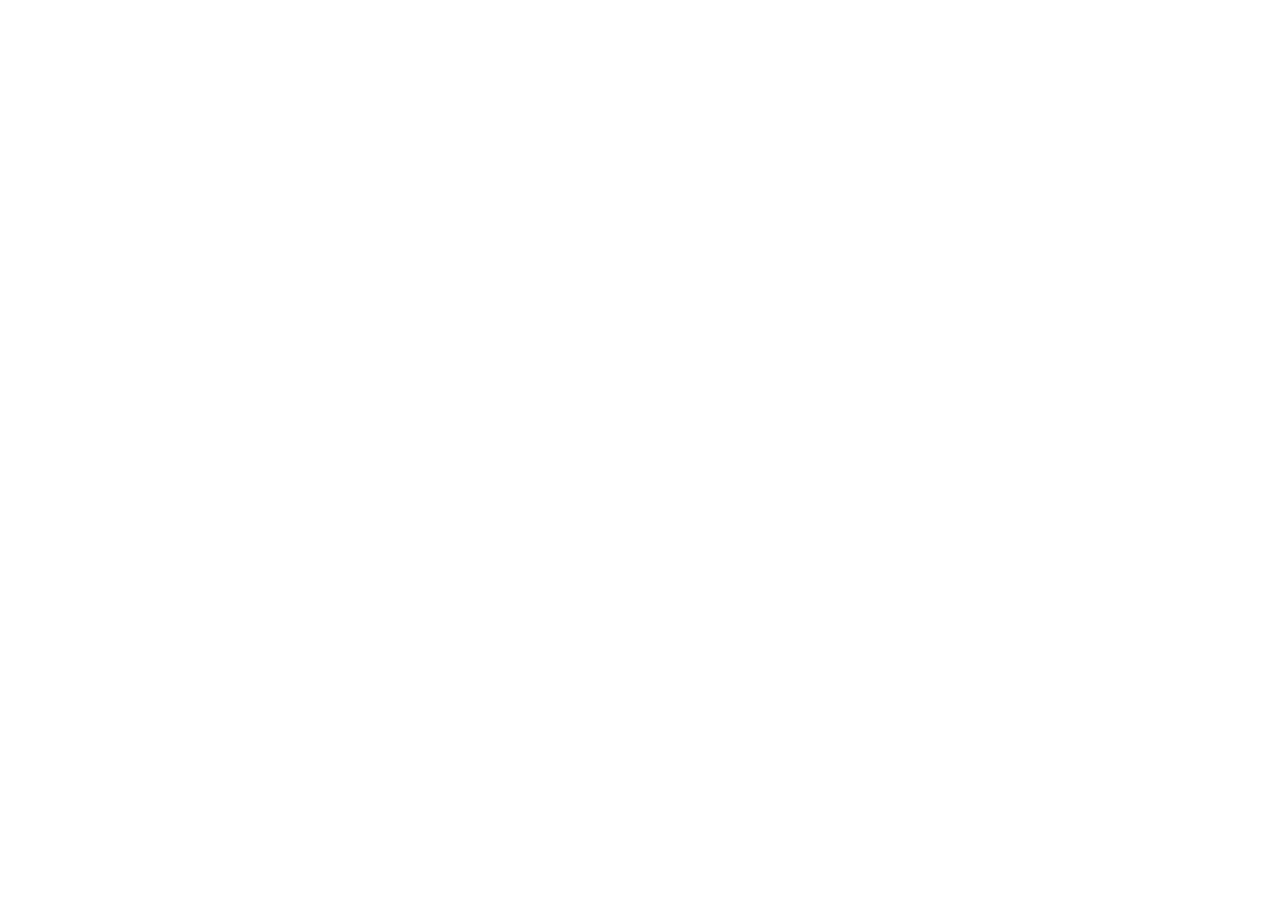
==== static/about.html @ 090b908b "contact and feedback page added" ====
<!DOCTYPE html>
<html lang="en">
<head>
    <meta charset="UTF-8">
    <meta name="viewport" content="width=device-width, initial-scale=1.0">
    <title>Document</title>
    
    <link
      href="https://cdn.jsdelivr.net/npm/bootstrap@5.3.8/dist/css/bootstrap.min.css"
      rel="stylesheet"
      integrity="sha384-sRIl4kxILFvY47J16cr9ZwB07vP4J8+LH7qKQnuqkuIAvNWLzeN8tE5YBujZqJLB"
      crossorigin="anonymous"
    />
    <link
      rel="stylesheet"
      href="https://cdn.jsdelivr.net/npm/bootstrap-icons@1.13.1/font/bootstrap-icons.min.css"
    />
    <link rel="stylesheet" href="/css/style.css" />
</head>
<body>
    
</body>
</html>
---- css/style.css ----
:root {
  --color-primary: #c2410c; /* Brand orange-red */
  --color-primary-content: #ffffff; /* Text on primary background */
  --color-secondary: #6b7280; /* Muted gray text */
  --color-neutral: #3f3f46; /* Dark sections (footer, bars) */
  --color-neutral-content: #f4f4f5; /* Text on dark backgrounds */
  --color-base-100: #fff8f1; /* Warm white page background */
  --color-base-200: #f5ede5; /* Slightly darker warm white */
  --color-base-300: #e7d9c9; /* Borders and dividers */
  --color-base-content: #2d1b10; /* Default dark text */
  --color-error: #ef4444; /* Red for error states */
  --color-success: #22c55e; /* Green for success states */

}

* {
  margin: 0%;
  padding: 0%;
  box-sizing: border-box;
}

body {
  height: auto;
  width: 100%;
}
header {
  background-color: var(--color-primary);
  height: 64px;
}
#headerLogin:hover {
  border: 1px solid white;
}
#headerRegister:hover {
  border: 1px solid white;
  background-color: var(--color-primary);
  color: white !important;
}




footer {
  /* padding: 10%; */
  background-color: var(--color-neutral);
  height: fit-content;
}
#footerContainer {
  height: auto;
  width: 85%;
  display: flex;
  flex-direction: column;
  justify-content: space-between;
  align-items: center;
  margin-left: 7%;
  /* padding-left: 2vw; */
}
#logoCircle {
  width: 60%;
}
.hero {
  position: relative;
}
.hero img {
  height: 617px;
  width: 100%;
}
#signup{
  height: 45px;
  padding: 4px;
  width: 120px;
  font-weight: bold;
  background-color: var(--color-primary);
  border: none;
  border-radius: 10px;

  /* display: flex; */
}
#signup:hover{
  background-color: #b13d10;
}
#orderNow{
  height: 45px;
  width: 140px;
  font-weight:600;
  border-radius: 10px;
  background-color: var(--color-base-100);
}
#orderNow:hover{
  background-color: var(--color-base-200);

}
.searchBox{
  width: 60vw;
  height: 7vh;
  bottom:20% ;
  align-items: center;
  justify-content: center;
  display: flex;
  left: 20%;
  padding-left: 10px;
  background-color: var(--color-base-200);
}
.searchBox input{
  background-color: var(--color-base-200);
  border: none;
}
/* .searchBox input:hover{
  background-color: var(--color-base-200);

} */
 .searchBox input::placeholder{
  color:#e89372;
 }
#hero-center {
  font-size: 49px;
  font-weight: bold;
}
#loginMain img {
  height: 660px;
  width: 100%;
}

#register_form,#feedback_form {
  height: auto;
  width: 30%;
}
/* height: 490px; */
/* height: 490px; */
#login_form,#contactUs_form {
  height: fit-content;
  width: 30%;
  /* top: 50%; */
}
#Loginbtn {
  background-color: #c2410c;
  border: none;
  padding: 3%;
}
#Registerbtn {
  background-color: #c2410c;
  border: none;
  padding: 3%;
}
#featuredrestaurants{
  /* background-color: #fff; */
  /* background: #FD5B2D; */
background: linear-gradient(179deg, rgb(192, 57, 20) 0%, rgba(241, 163, 142, 0.73) 66%, rgba(251, 232, 227, 0.1) 96%);
}
.restaurantCards{
  background-color: #fff;
  width: 31%;
  height: 430px;
  border-radius: 10px;
  padding: 0;
  transition: transform 0.3s ease;
  
}

 #text{
  font-size: 14px;
 }
.restaurantCards img,.restaurantCards2 img{
  border-radius: 10px 10px 0px 0px;
  object-fit: cover;
  width: 100%;
  height:45%;
}


.foodType{
  background-color: var(--color-base-300);
  font-size: 12px;
  padding: 4px;
  border-radius: 5px;
  padding-inline: 10px;

}
#exploreBtn{
  background-color: var(--color-primary);
  border: none;
  color: var(--color-base-100);
  padding: 10px;
  /* padding-bottom: ; */
  margin-bottom: 10px;
}
#exploreBtn:hover,#exploreBtnm:hover{
  opacity: 80%;
}
.restaurantCards:hover{
  transform: scale(1.05);
}
#cravingCustomers{
  background-color: #FFF8F1;
  padding: 5%;
}
#custmorsCardContainer{
  width: 80%;
}
.cravingCustomerCards{
  height: 230px;
  width: 23%;
  background-color: #fff;
  border-radius: 10px;
  display: flex;
  flex-direction: column;
  align-items: center;
  padding: 25px;
  box-shadow:  0 2px 8px rgba(0,0,0,0.1);
  transition: all 0.3s ease;
  line-height: 2;

}
.cravingCustomerCards:hover{
  box-shadow: 0 3px 30px rgba(0,0,0,0.15);
}
#c1,#c3{
  color: var(--color-primary);
  font-size: 45px;
  font-weight: 700;
}
#c2,#c4{
  color: #D9468F;
  font-size: 45px;
  font-weight: 700;
}
.card-text{
  line-height: 1.5;
  text-align: center;
}
.reviewCards{
  width: 33%;
  background-color: #FFF8F1;
  padding: 30px;
  border-radius: 10px;
  box-shadow:  0 2px 8px rgba(0,0,0,0.1);
  transition: all 0.3s ease;
}
.ratingStar{
  color: #FDC700;
  font-size: large;
  display: flex;
  gap: 10px;
}
.profile{
  height: 50px;
  width: 50px;
  border-radius: 50px;
  background-color: var(--color-primary);
  color: white;
  font-weight: 750;
  display: flex;
  align-items: center;
  justify-content: center;
}
.buyer{
  line-height: 0.5;
  padding-top: 15px;
}
.reviewCards:hover{
  box-shadow: 0 3px 12px rgba(0,0,0,0.15);
}
#sp{
  background-color: #D9468F;
}
#customerReview{
  padding: 4%;
}
#partner{
  background-color: var(--color-primary);
  padding: 5%;
}
#partner button{
  color: var(--color-primary);
  font-weight: 500;
  padding: 10px;
  width: 13%;
  height: 50px;
}
.order-now{
  background-color: #F5EDE5;
  padding:8px ;
}
.searchTab{
  height: 13vh;
  width: 98vw;
  background-color: #FFF8F1;
  /* margin: 8px; */
  border-radius: 10px;
  display: flex;
  align-items: center;
  justify-content: center;
  box-shadow: 0 4px 7px rgba(0, 0, 0, 0.1);
}
.searchbar{
  border-radius: 8px ;
  width: 80vw;
  height:7vh;
  border: 1px solid #c2410c;
  color: #c2410c;
  background-color: #FFF8F1;
}
.searchbar::placeholder{
  color: #E19C7E;
  padding-left: 40px;

}
.searchbar:active{
  border: 1px solid #c2410c;

}
.restaurantCards2{
  background-color: #fff;
  width: 32%;
  height: 430px;
  border-radius: 10px;
  padding: 0;
  transition: transform 0.3s ease;
}
.restaurantCards2:hover{
    box-shadow: 0 4px 20px rgba(0, 0, 0, 0.1);

}
.allRestaurantsContainer{
  width: 80vw;
  padding-bottom:50px ;
}
.starRating{
  height: 25px;
  width: 60px;
  background-color: var(--color-primary);
  position: absolute;
  right: 3%;
  top: 3%;
  display:flex;
  align-items: center;
  justify-content: center;
  gap:4px;
  border-radius: 15px;
  color: #fff;
}
.restImg{
  width: 13vw;
  height: 23vh;
  border-radius: 10px;
}
.restaurantDetailsContainer{
  background-color: #F5EDE5;
}
.restaurant{
    box-shadow: 0 4px 20px rgba(0, 0, 0, 0.1);
  padding-left: 8%;
  padding-top: 1%;
  padding-bottom: 1%;
  background-color: #FFF8F1;

}
.location{
  line-height: 0.7;
}
.menuContainer{
  background-color: #F5EDE5;
  padding-bottom: 90px;
  
}
.menu{
  width: 70vw;
  padding-top:2%;
}
.dishCards{
  height: 20vh;
  background-color: var(--color-base-100);
  border-radius: 10px;
  box-shadow: 0 4px 20px rgba(0, 0, 0, 0.1);
  transition: all 0.3s ease;
}
.dishCards:hover{
  box-shadow: 0 4px 20px rgba(0, 0, 0, 0.2);

}
.foodImages{
  width:7.5vw;
  border-radius: 10px;
}
.foodCategory{
  font-size: 13px;
}
.price{
  color: var(--color-primary);
  font-size: 20px;
}
.Add{
  background-color: var(--color-primary);

}
.Add:hover{
  background-color: #b13d10;

}
#exploreBtnm{
  background-color: var(--color-primary);
  border: none;
  color: var(--color-base-100);
  padding: 10px;
  margin-top: 20px;
}
.formheader{
  color: var(--color-primary);
}
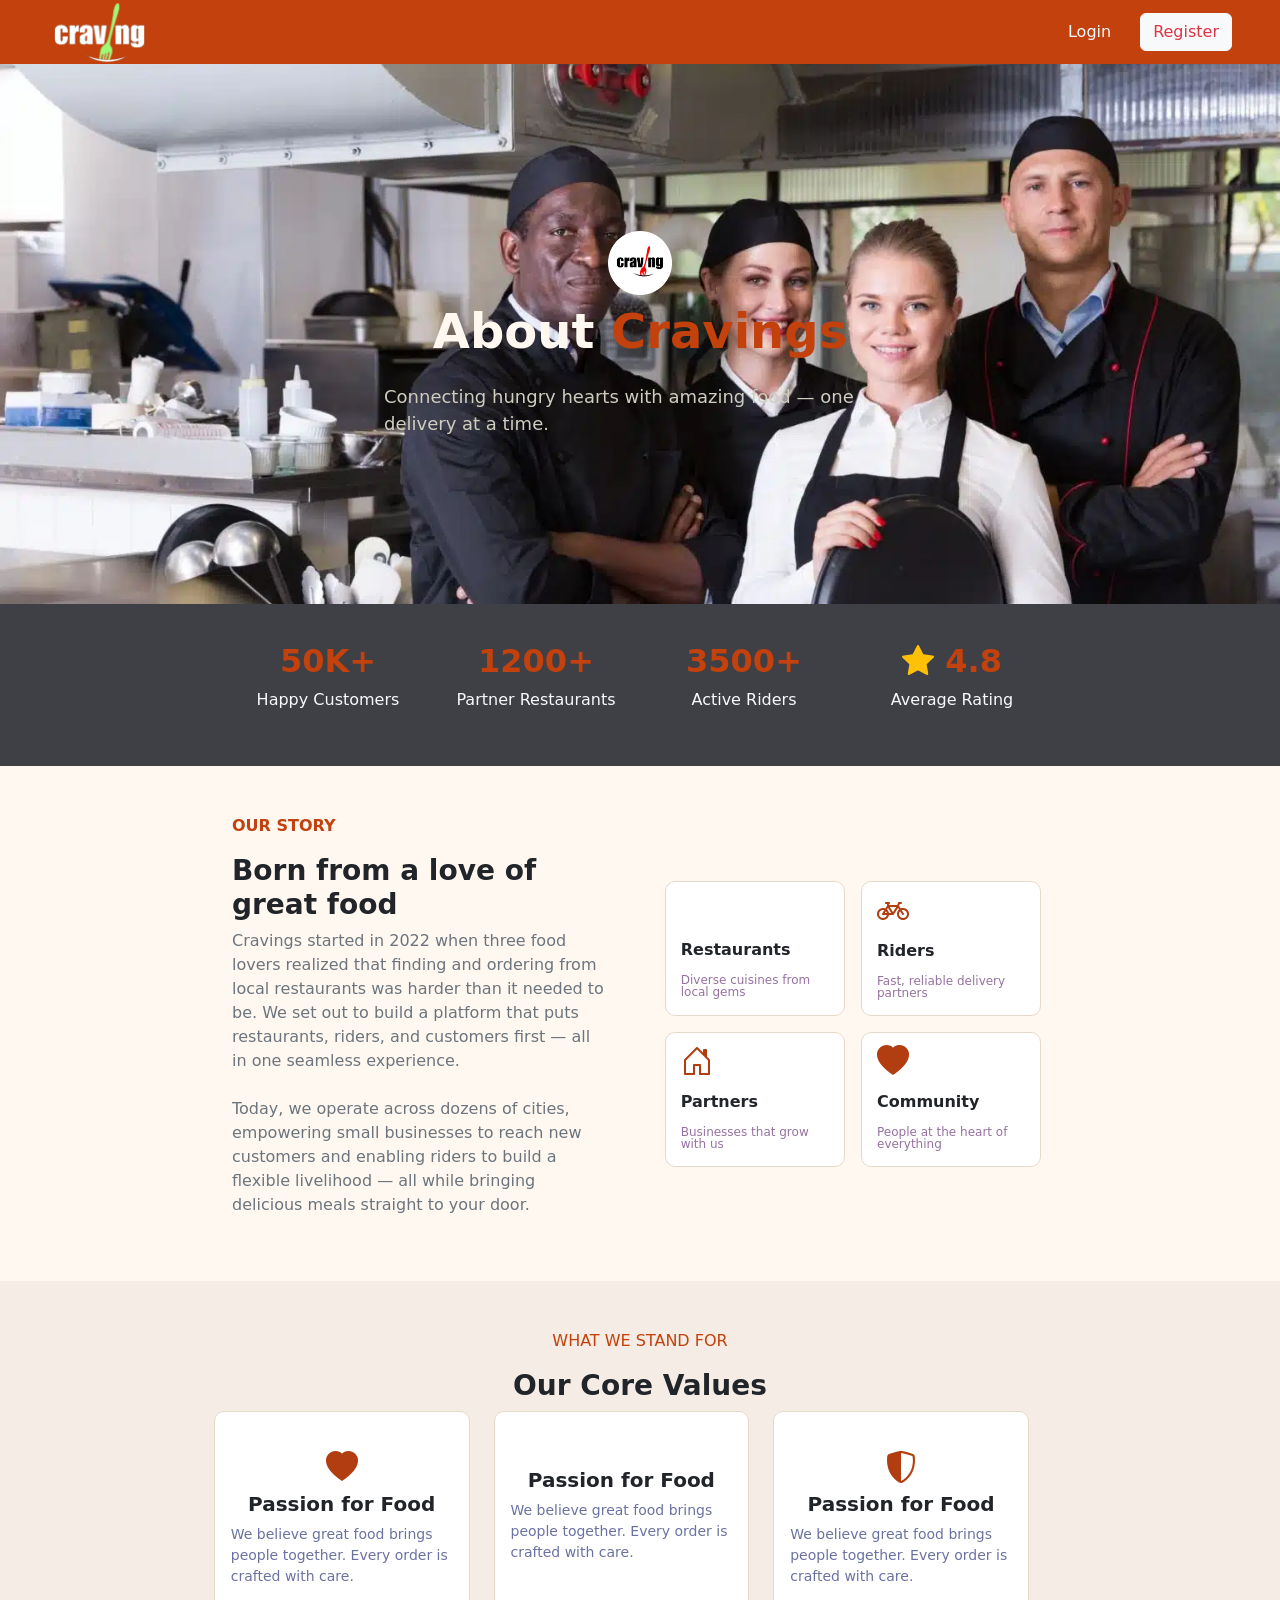
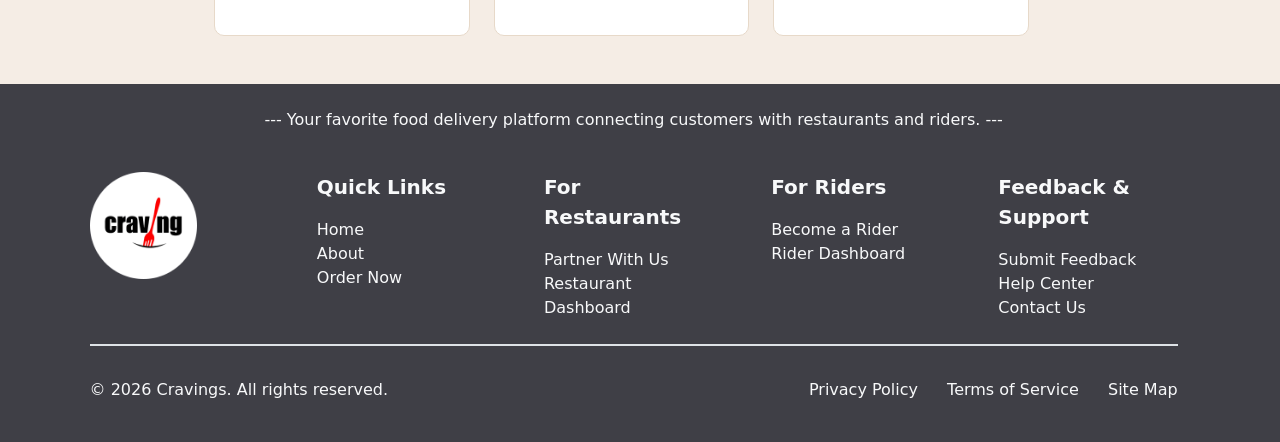
==== commit 6c039979: "added about.html" ====
--- a/static/about.html
+++ b/static/about.html
@@ -19,5 +19,209 @@
 </head>
 <body>
     
+    <!-- Header -->
+     <header
+      class="d-flex sticky-top w-100vw justify-content-between align-items-center px-5"
+    >
+      <div class="object-fit-contain">
+        <a href="./index.html"
+          ><img class="w-25" src="/images/logo-light.png" alt="logo"
+        /></a>
+      </div>
+      <div class="d-flex gap-3">
+        <a
+          href="./login.html"
+          class="btn w-50 text-decoration-none text-light"
+          id="headerLogin"
+          >Login</a
+        >
+        <a
+          href="./register.html"
+          class="btn btn-light w-100 text-danger"
+          id="headerRegister"
+        >
+          Register
+        </a>
+      </div>
+    </header>
+
+    <!-- Content -->
+     <div class="main">
+        <div class="w-100 overflow-hidden position-relative">
+            <img src="/images/about-bg.jpg" alt="" class="aboutImg object-fit-cover">
+        </div>
+        <!-- <div class="overlayAbout w-100 h-75 overflow-hidden position-relative bg-black opacity-50 position-absolute top-50 start-50 translate-middle"> -->
+        </div>
+        <div class="aboutCravingsCenter">
+           <img
+              src="/images/logo-circle.png"
+              alt="logo-circle"
+              id="logoCircle2"
+            />
+            <p class="crav">About <span class="cravM"> Cravings</span></p>
+            <p class="cravs">Connecting hungry hearts with amazing food — one delivery at a time.</p>
+        </div>
+        <div class="grayTab w-100 d-flex align-items-center justify-content-center">
+            <div class="customer_connections row-cols-4 d-flex text-light">
+                <div class="d-flex align-items-center flex-column">
+                    <h2 class="cravM fw-bold">50K+</h2>
+                    <p>Happy Customers</p>
+                </div>
+                <div class="d-flex align-items-center flex-column">
+                    <h2 class="cravM fw-bold">1200+</h2>
+                    <p>Partner Restaurants</p>
+                </div>
+                <div class="d-flex align-items-center flex-column">
+                    <h2 class="cravM fw-bold">3500+</h2>
+                    <p>Active Riders</p>
+                </div>
+                <div class="d-flex align-items-center flex-column">
+                    <h2 class="cravM fw-bold"><i class="bi bi-star-fill text-warning"></i> 4.8</h2>
+                    <p>Average Rating</p>
+                </div>
+            </div>
+        </div>
+
+        <div class="ourStoryContainer d-flex align-items-center justify-content-center align-items-center">
+          <div class="ourStory p-5 d-flex justify-content-between gap-5" >
+            <div class="w-50 px-4">
+              <p class="cravM fw-bold">OUR STORY</p>
+
+              <h3 class="fw-bold " >Born from a love of great food</h3>
+              <p class="text-secondary">Cravings started in 2022 when three food lovers realized that finding and ordering from local restaurants was harder than it needed to be. We set out to build a platform that puts restaurants, riders, and customers first — all in one seamless experience.
+                <br><br>
+Today, we operate across dozens of cities, empowering small businesses to reach new customers and enabling riders to build a flexible livelihood — all while bringing delicious meals straight to your door.</p>
+            </div>
+            <div class=" w-50  row gap-3 ">
+              <div class="ourStoryCards col-12 col-md-6">
+                <i class="bi bi-fork-knife"></i> <br><br>
+                <p class="fw-bold">Restaurants</p>
+                <p class="text">Diverse cuisines from local gems</p>
+              </div>
+              <div class="ourStoryCards col-12 col-md-6">
+                <i class="bi bi-bicycle"></i> <br><br>
+                <p class="fw-bold">Riders</p>
+                <p class="text">Fast, reliable delivery partners</p>
+              </div>
+              <div class="ourStoryCards col-12 col-md-6">
+                <i class="bi bi-house-door"></i> <br><br>
+                <p class="fw-bold">Partners</p>
+                <p class="text">Businesses that grow with us</p>
+              </div>
+              <div class="ourStoryCards col-12 col-md-6">
+                <i class="bi bi-heart-fill"></i> <br><br>
+                <p class="fw-bold">Community</p>
+                <p class="text">People at the heart of everything</p>
+              </div>
+            </div>
+          </div>
+        </div>
+        <div class="ourCoreValues p-5 d-flex flex-column justify-content-center align-items-center">
+          
+          <div class="d-flex flex-column justify-content-center align-items-center">
+            <p class="cravM">WHAT WE STAND FOR</p>
+            <h3 class="fw-bold">Our Core Values</h3>
+          </div>
+          <div class="coreValueCardsContainer row d-flex gap-4">
+            <div class="coreValueCards col-12 col-lg-4 col-md-4 col-sm-12">
+              <i class="bi bi-heart-fill"></i>
+              <h5 class=" fw-bold">Passion for Food</h5>
+              <p class="textCore">We believe great food brings people together. Every order is crafted with care.</p>
+
+            </div>
+            <div class="coreValueCards col-12 col-lg-4 col-md-4 col-sm-12">
+              <i class="bi bi-leaf-fill"></i>
+              <h5 class=" fw-bold">Passion for Food</h5>
+              <p class="textCore">We believe great food brings people together. Every order is crafted with care.</p>
+
+            </div>
+            <div class="coreValueCards col-12 col-lg-4 col-md-4 col-sm-12">
+              <i class="bi bi-shield-shaded"></i>
+              <h5 class=" fw-bold">Passion for Food</h5>
+              <p class="textCore">We believe great food brings people together. Every order is crafted with care.</p>
+
+            </div>
+          </div>
+          
+        </div>
+     </div>
+
+    <!-- Footer -->
+     <footer class="h-50 w-100 py-4 text-light align-items-center">
+      <div id="footerContainer">
+        <p class="d-flex justify-content-center">
+          --- Your favorite food delivery platform connecting customers with
+          restaurants and riders. ---
+        </p>
+        <div class="row row-cols-5 pt-4 g-5" id="footerLinksContainer">
+          <div class="col object-fit-contain">
+            <img
+              src="/images/logo-circle.png"
+              alt="logo-circle"
+              id="logoCircle"
+            />
+          </div>
+          <div class="col g-5">
+            <p class="fw-bold fs-5">Quick Links</p>
+            <a href="./index.html" class="text-decoration-none text-light">Home</a> <br />
+            <a href="#" class="text-decoration-none text-light">About</a> <br />
+            <a href="./order-now.html" class="text-decoration-none text-light">Order Now</a>
+          </div>
+          <div class="col">
+            <p class="fw-bold fs-5">For Restaurants</p>
+            <a href="./register.html" class="text-decoration-none text-light"
+              >Partner With Us</a
+            >
+            <br />
+            <a href="#" class="text-decoration-none text-light"
+              >Restaurant Dashboard</a
+            >
+          </div>
+          <div class="col">
+            <p class="fw-bold fs-5">For Riders</p>
+            <a href="./register.html" class="text-decoration-none text-light"
+              >Become a Rider</a
+            ><br />
+            <a href="#" class="text-decoration-none text-light"
+              >Rider Dashboard</a
+            >
+          </div>
+          <div class="col">
+            <p class="fw-bold fs-5">Feedback & Support</p>
+            <a href="./feedback.html" class="text-decoration-none text-light"
+              >Submit Feedback</a
+            ><br />
+            <a href="#" class="text-decoration-none text-light">Help Center</a
+            ><br />
+            <a href="./contact.html" class="text-decoration-none text-light">Contact Us</a>
+          </div>
+        </div>
+
+        <br />
+        <div class="h-1px border border-1 w-100"></div>
+
+        <div
+          class="w-100 d-flex justify-content-between align-items-end py-3 mt-3"
+        >
+          <div class="d-inline">© 2026 Cravings. All rights reserved.</div>
+          <div class="row row-cols-3 d-inline">
+            <a href="#" class="text-decoration-none text-light"
+              >Privacy Policy</a
+            >
+            <a href="#" class="text-decoration-none text-light"
+              >Terms of Service</a
+            >
+            <a href="#" class="text-decoration-none text-light">Site Map</a>
+          </div>
+        </div>
+      </div>
+    </footer>
+
+     <!-- Script -->
+    <script
+      src="https://cdn.jsdelivr.net/npm/bootstrap@5.3.8/dist/js/bootstrap.bundle.min.js"
+      integrity="sha384-FKyoEForCGlyvwx9Hj09JcYn3nv7wiPVlz7YYwJrWVcXK/BmnVDxM+D2scQbITxI"
+      crossorigin="anonymous"
+    ></script>
 </body>
 </html>
--- a/css/style.css
+++ b/css/style.css
@@ -405,4 +405,96 @@
 }
 .formheader{
   color: var(--color-primary);
+}
+.aboutImg,.overlayAbout{
+  height: 60vh;
+  width: 100vw;
+}
+/* .overlayAbout{
+  position: absolute;
+  top: 38.9vh;
+  width: 100%;
+} */
+.aboutCravingsCenter{
+  height: 40vh;
+  width: 40vw;
+  background-color: transparent;
+  color: var(--color-base-100);
+  display: flex;
+  flex-direction: column;
+  justify-content: center;
+  align-items: center;
+  position: absolute;
+  top: 18vh;
+  left: 30vw;
+}
+#logoCircle2{
+  width: 5vw
+  /* height: 10%; */
+}
+.crav{
+  font-size: 3rem;
+  font-weight: 700;
+}
+.cravM{
+  color: var(--color-primary);
+}
+.cravs{
+  font-size: 18px;
+  color: #CECDC0;
+}
+.customer_connections{
+  width: 65%;
+}
+.grayTab{
+  height: 18vh;
+  background-color: var(--color-neutral);
+}
+.ourStory{
+  width: 75%;
+  background-color: #FFF8F1;
+  display: flex;
+  justify-content: center;
+  align-items: center;
+}
+.ourStoryCards{
+  background-color: #fff;
+  border: 1px solid #E7D9C9;
+  border-radius: 10px;
+  width: 43%;
+  padding-top: 12px;
+  padding-left  : 15px;
+  line-height: 1;
+}
+.ourStoryContainer{
+  background-color: #FFF8F1;
+}
+.ourStoryCards i,.coreValueCards i{ 
+  color: #b13d10;
+  font-size: 2rem;
+}
+.text{
+  font-size: 12px;
+  color: #9672A1;
+}
+.ourCoreValues{
+  background-color: var(--color-base-200);
+}
+.coreValueCards{
+  width:30% ;
+  border: 1px solid #E7D9C9;
+  background-color: #fff;
+  border-radius: 10px;
+  display: flex;
+  flex-direction: column;
+  justify-content: center;
+  align-items: center;
+  padding: 2rem 1rem;
+}
+.coreValueCardsContainer{
+  width: 72%;
+}
+.textCore{
+  font-size: 14px;
+  color: #6B72A1;
 }
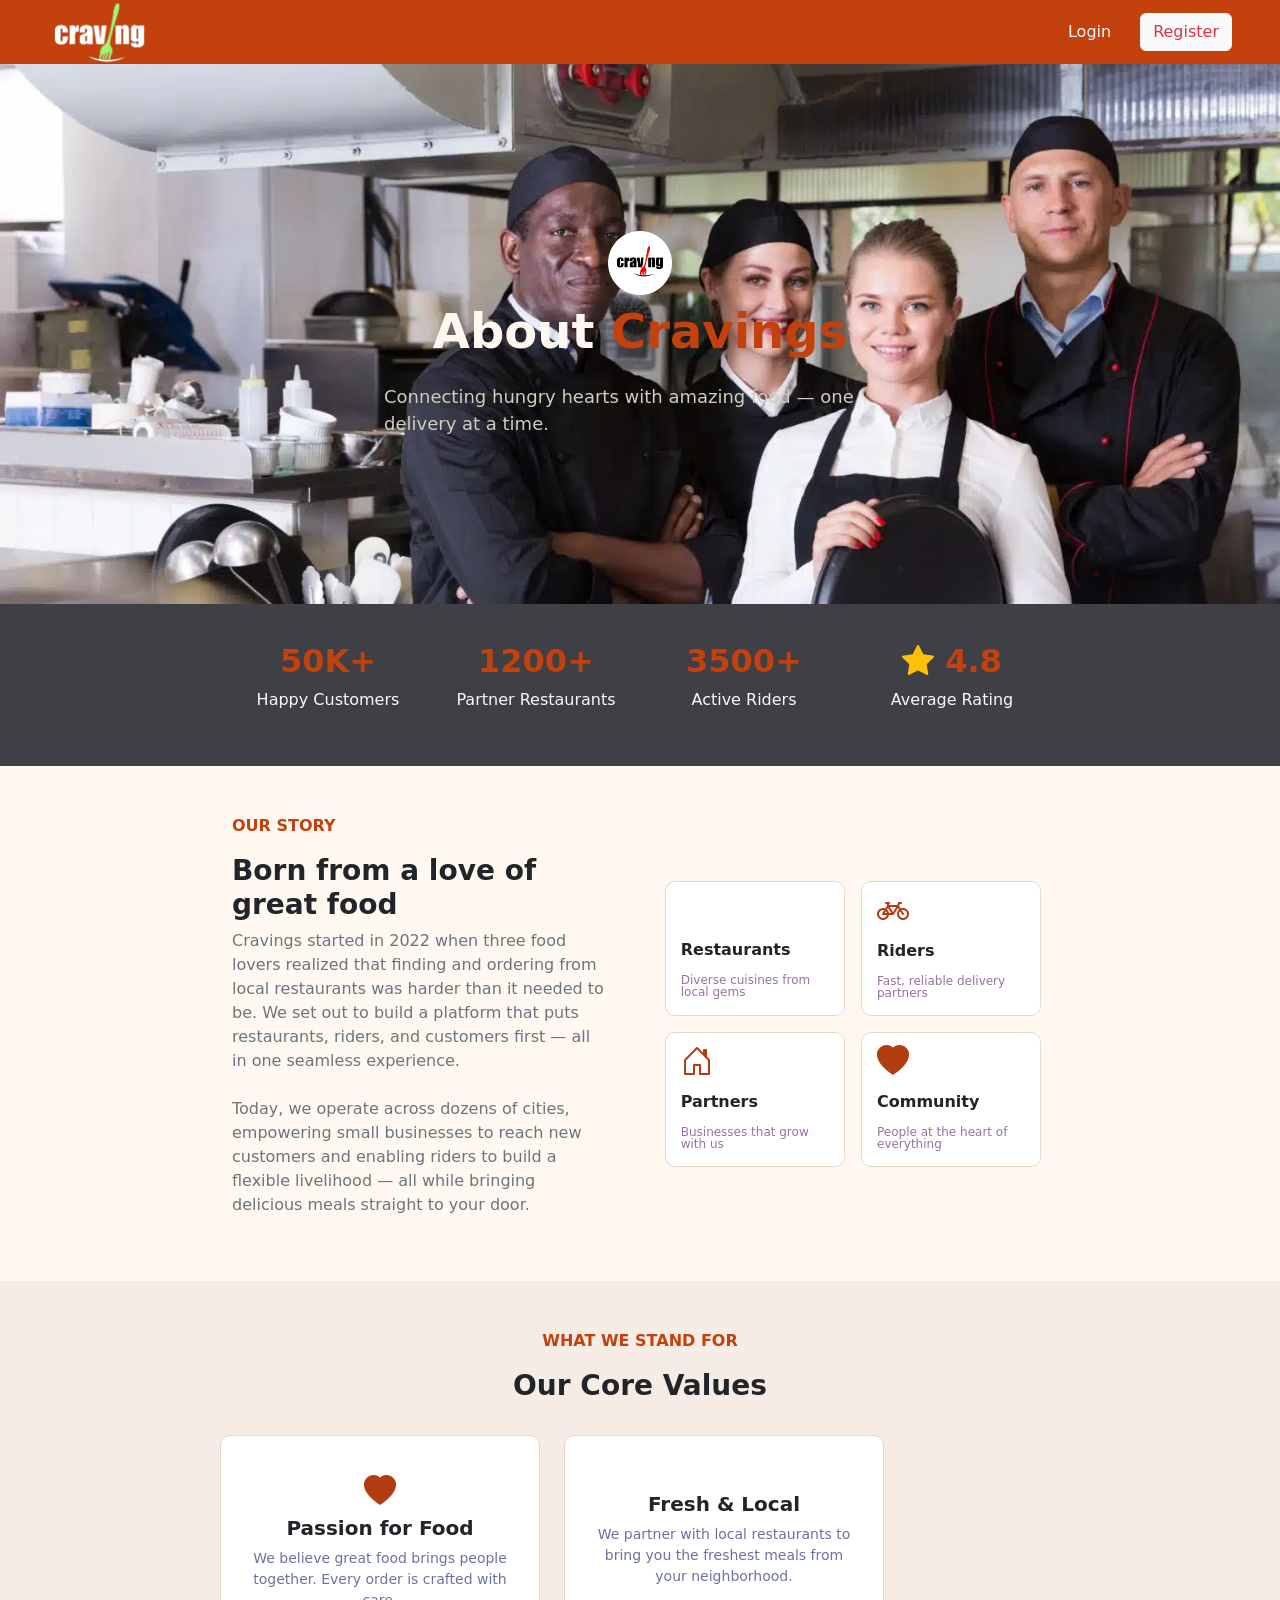
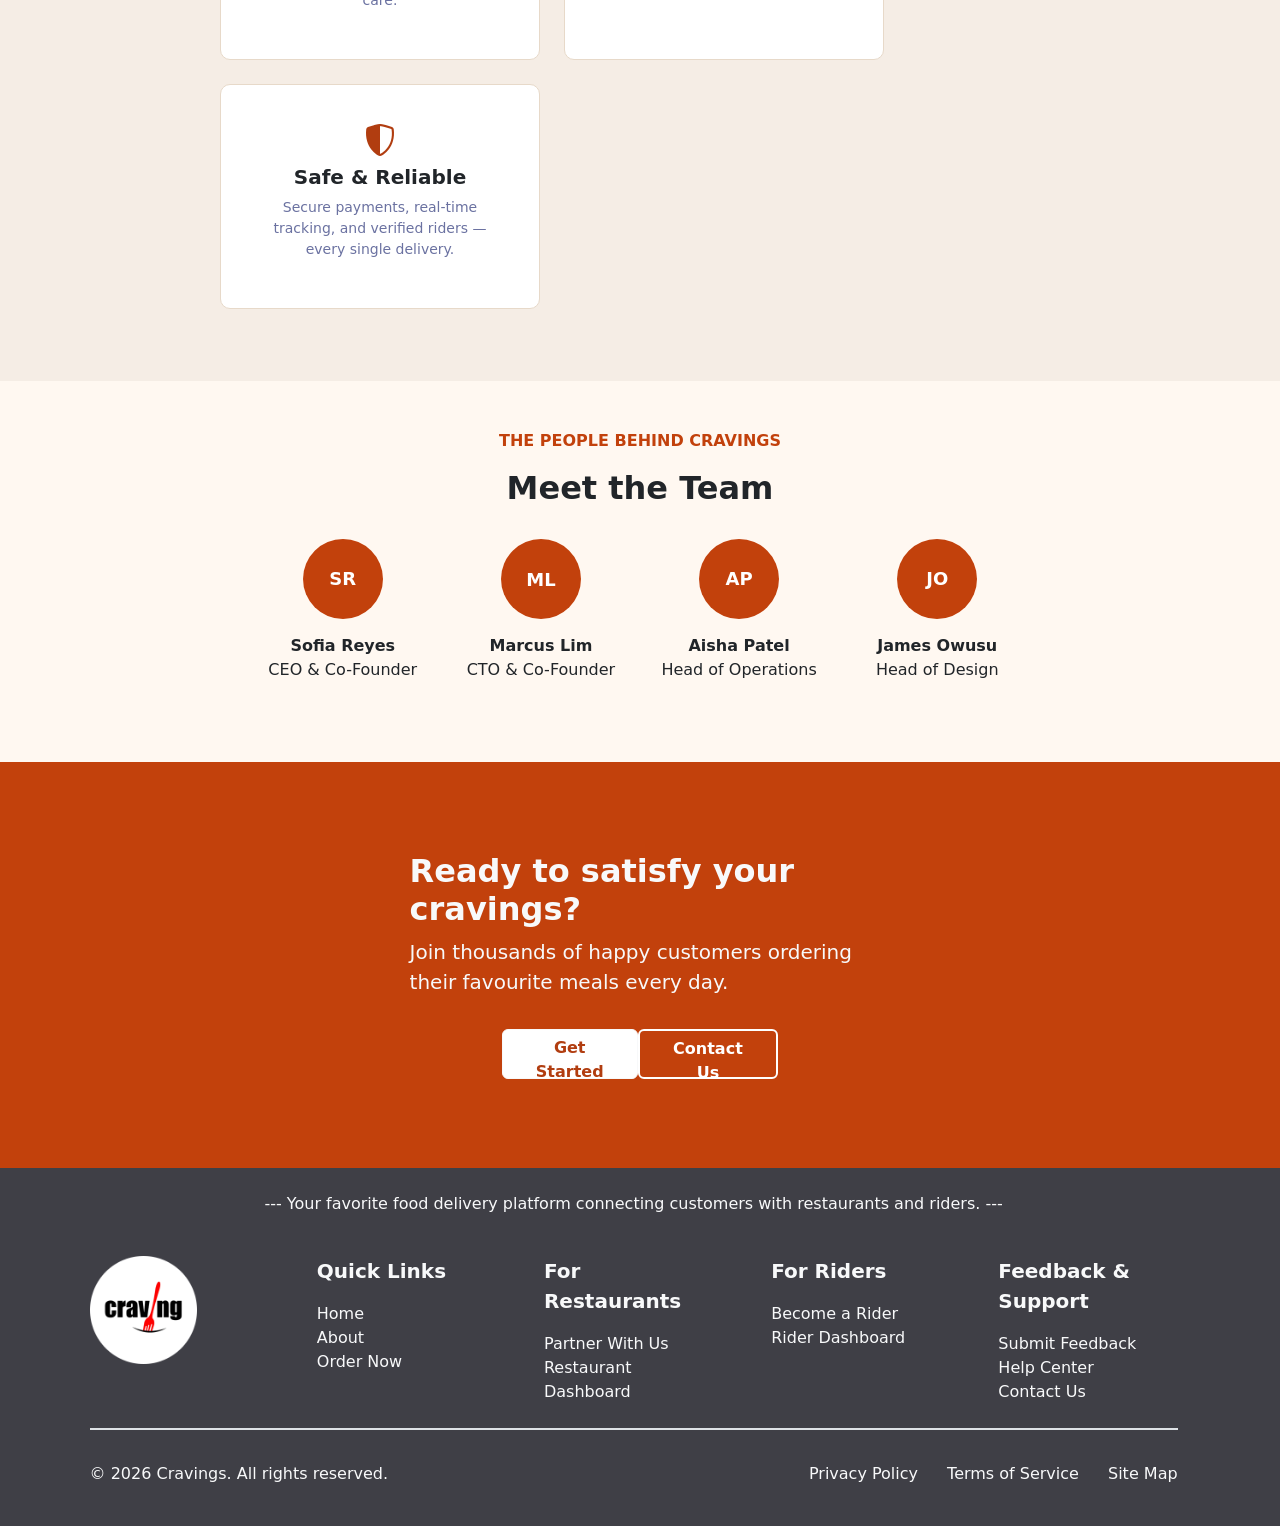
==== commit 062a5982: "updted the about page" ====
--- a/static/about.html
+++ b/static/about.html
@@ -119,31 +119,97 @@
         <div class="ourCoreValues p-5 d-flex flex-column justify-content-center align-items-center">
           
           <div class="d-flex flex-column justify-content-center align-items-center">
-            <p class="cravM">WHAT WE STAND FOR</p>
+            <p class="cravM fw-semibold">WHAT WE STAND FOR</p>
             <h3 class="fw-bold">Our Core Values</h3>
           </div>
-          <div class="coreValueCardsContainer row d-flex gap-4">
-            <div class="coreValueCards col-12 col-lg-4 col-md-4 col-sm-12">
+          <div class="coreValueCardsContainer row  gap-4 p-4">
+            <div class="coreValueCards col-12  col-md-4  ">
               <i class="bi bi-heart-fill"></i>
               <h5 class=" fw-bold">Passion for Food</h5>
               <p class="textCore">We believe great food brings people together. Every order is crafted with care.</p>
 
             </div>
-            <div class="coreValueCards col-12 col-lg-4 col-md-4 col-sm-12">
-              <i class="bi bi-leaf-fill"></i>
-              <h5 class=" fw-bold">Passion for Food</h5>
-              <p class="textCore">We believe great food brings people together. Every order is crafted with care.</p>
-
-            </div>
-            <div class="coreValueCards col-12 col-lg-4 col-md-4 col-sm-12">
+            <div class="coreValueCards col-12  col-md-4  ">
+              <i class="bi bi-leaf-fill "></i>
+              <h5 class=" fw-bold">Fresh & Local</h5>
+              <p class="textCore">We partner with local restaurants to bring you the freshest meals from your neighborhood.</p>
+
+            </div>
+            <div class="coreValueCards col-12  col-md-4 ">
               <i class="bi bi-shield-shaded"></i>
-              <h5 class=" fw-bold">Passion for Food</h5>
-              <p class="textCore">We believe great food brings people together. Every order is crafted with care.</p>
-
-            </div>
-          </div>
-          
-        </div>
+              <h5 class=" fw-bold">Safe & Reliable</h5>
+              <p class="textCore">Secure payments, real-time tracking, and verified riders — every single delivery.</p>
+
+            </div>
+          </div>
+          
+        </div>
+        <div class="teamContainer p-5 d-flex flex-column justify-content-center align-items-center">
+          
+          <div class="d-flex flex-column justify-content-center align-items-center">
+            <p class="cravM fw-semibold">THE PEOPLE BEHIND CRAVINGS</p>
+            <h2 class=" fw-bold">Meet the Team</h2>
+          </div>
+          <div class="teamProfileContainer row p-4  ">
+            
+            <div class="d-flex flex-column gap-2 h-25 align-items-center lh-1 col-12 col-md-3 col-sm-6 ">
+              <div class="profileM">SR</div>
+              <div class="buyer">
+                <p class="fw-bold">Sofia Reyes</p>
+                <p>CEO & Co-Founder</p>
+              </div>
+            </div>
+            <div class="d-flex flex-column  gap-2 h-25 align-items-center justify-content-center   col-12 col-md-3 col-sm-6 ">
+              <div class="profileM">ML</div>
+              <div class="buyer">
+                <p class="fw-bold">Marcus Lim</p>
+                <p>CTO & Co-Founder</p>
+              </div>
+            </div>
+            <div class="d-flex flex-column  gap-2 h-25 align-items-center lh-1 col-12 col-md-3 col-sm-6">
+              <div class="profileM">AP</div>
+              <div class="buyer">
+                <p class="fw-bold">Aisha Patel</p>
+                <p>Head of Operations</p>
+              </div>
+            </div>
+            <div class="d-flex flex-column  gap-2 h-25 align-items-center lh-1 col-12 col-md-3 col-sm-6">
+              <div class="profileM">JO</div>
+              <div class="buyer">
+                <p class="fw-bold">James Owusu</p>
+                <p>Head of Design</p>
+              </div>
+            </div>
+           
+          </div>
+          
+        </div>
+
+         <div class="connectWithUs d-flex justify-content-center">
+          <div class="d-flex flex-column justify-content-center align-items-center  text-light" id="cwUs">
+      <h2 class="fw-bold">Ready to satisfy your cravings?</h2>
+      <p class="fs-5">Join thousands of happy customers ordering their favourite meals every day.</p>
+      <!-- <div class="d-flex gap-3">
+        <a
+          href="#"
+          class="btn w-50 text-decoration-none text-light"
+          id="getStarted"
+          >Get Started</a
+        >
+        <a
+          href="./contact.html"
+          class="btn btn-light w-100 text-danger"
+          id="contactUs"
+        >
+          Contact Us
+        </a>
+      </div> -->
+      <div class="aboutPageBtn ">
+      <button class="getStarted btn btn-light mt-3 fw-semibold px-4 ">Get Started</button>
+      <button class="contactUs btn btn-primary mt-3 fw-semibold px-4 ">Contact Us</button>
+      </div> 
+      </div>
+    </div>
      </div>
 
     <!-- Footer -->
--- a/css/style.css
+++ b/css/style.css
@@ -481,7 +481,7 @@
   background-color: var(--color-base-200);
 }
 .coreValueCards{
-  width:30% ;
+  width:320px ;
   border: 1px solid #E7D9C9;
   background-color: #fff;
   border-radius: 10px;
@@ -489,12 +489,83 @@
   flex-direction: column;
   justify-content: center;
   align-items: center;
-  padding: 2rem 1rem;
+  padding: 2rem;
 }
 .coreValueCardsContainer{
-  width: 72%;
+  width: 75%;
 }
 .textCore{
   font-size: 14px;
   color: #6B72A1;
-}+  text-align: center;
+}
+.cravingsTeam{
+  width: 200px;
+  background-color: blue;
+}
+.teamContainer{
+  background-color: #FFF8F1;
+}
+.teamProfileContainer {
+  width: 71%; 
+  text-align: center;
+}
+.profileM{
+  height: 80px;
+  width: 80px;
+  border-radius: 50px;
+  background-color: var(--color-primary);
+  color: white;
+  font-weight: 750;
+  font-size: large;
+  display: flex;
+  align-items: center;
+  justify-content: center;
+}
+
+.aboutPageBtn{
+  width: 60%;
+  display: flex;
+  justify-content: space-around;
+}
+
+.connectWithUs{
+  background-color: var(--color-primary);
+}
+
+#cwUs{
+  width: 50%;
+  padding: 7%;
+}
+.getStarted{
+  height: 50px;
+  width: 145px;
+  background-color: #fff;
+  color: #b13d10;
+
+  /* padding:3.5%;  */
+}
+
+.contactUs{
+  height: 50px;
+  width: 150px;
+  border: 2px solid #fff;
+  background-color: var(--color-primary);
+  
+
+}
+.getStarted:hover{
+  background-color: var(--color-base-100);
+  color: #b13d10;
+}
+
+.contactUs:hover{
+  /* background-color: #af9898; */
+  /* opacity: 80%; */
+  background-color: #c94e1e;
+  border: 2px solid #fff;
+}
+/* .contactUs:active{
+  background-color: #c94e1e;
+
+} */
